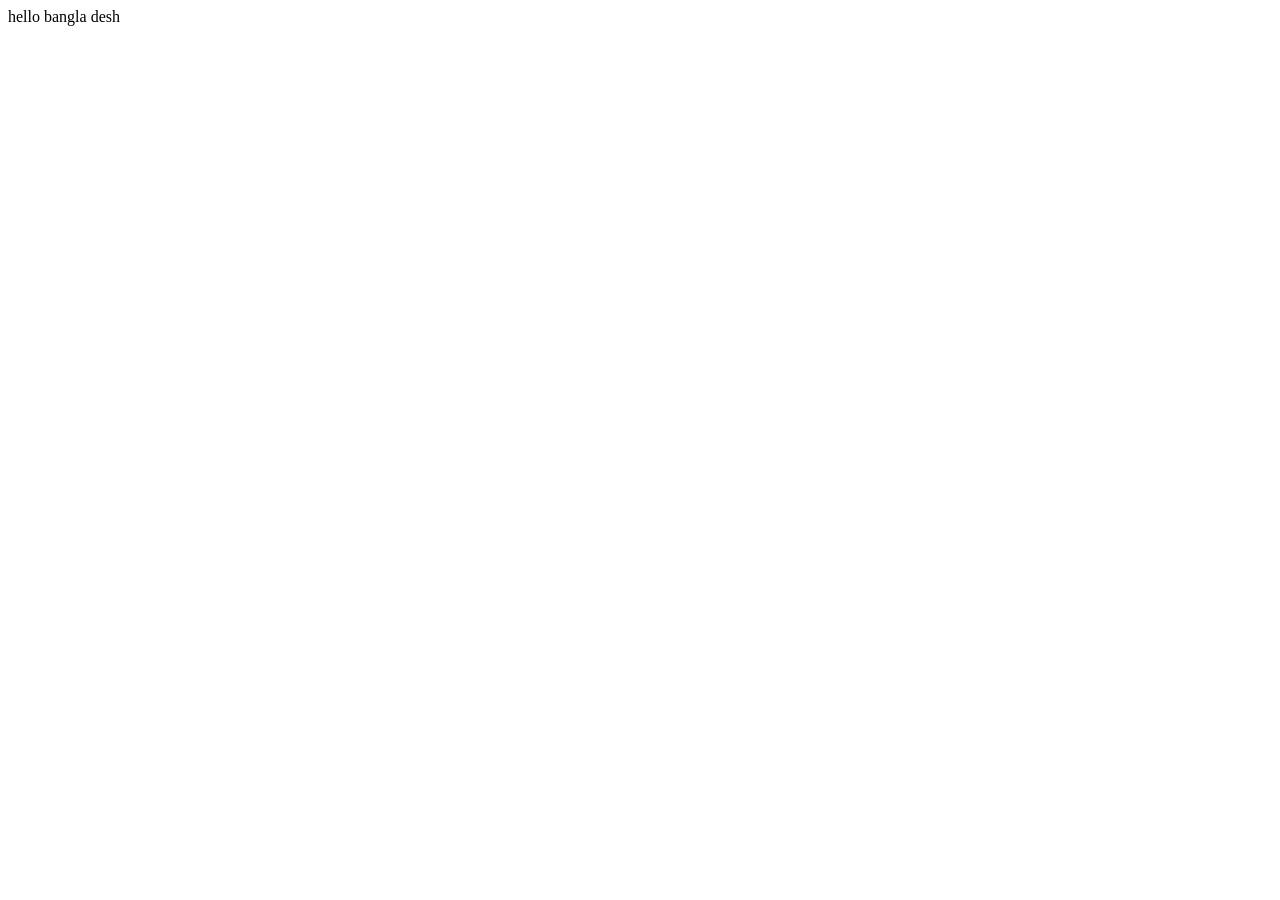
==== index.html @ e33533cb "first commit" ====
<!DOCTYPE html>
<html lang="en">
<head>
   <meta charset="UTF-8">
   <meta name="viewport" content="width=device-width, initial-scale=1.0">
   <title>Document</title>
</head>
<body>
   hello bangla desh
</body>
</html>
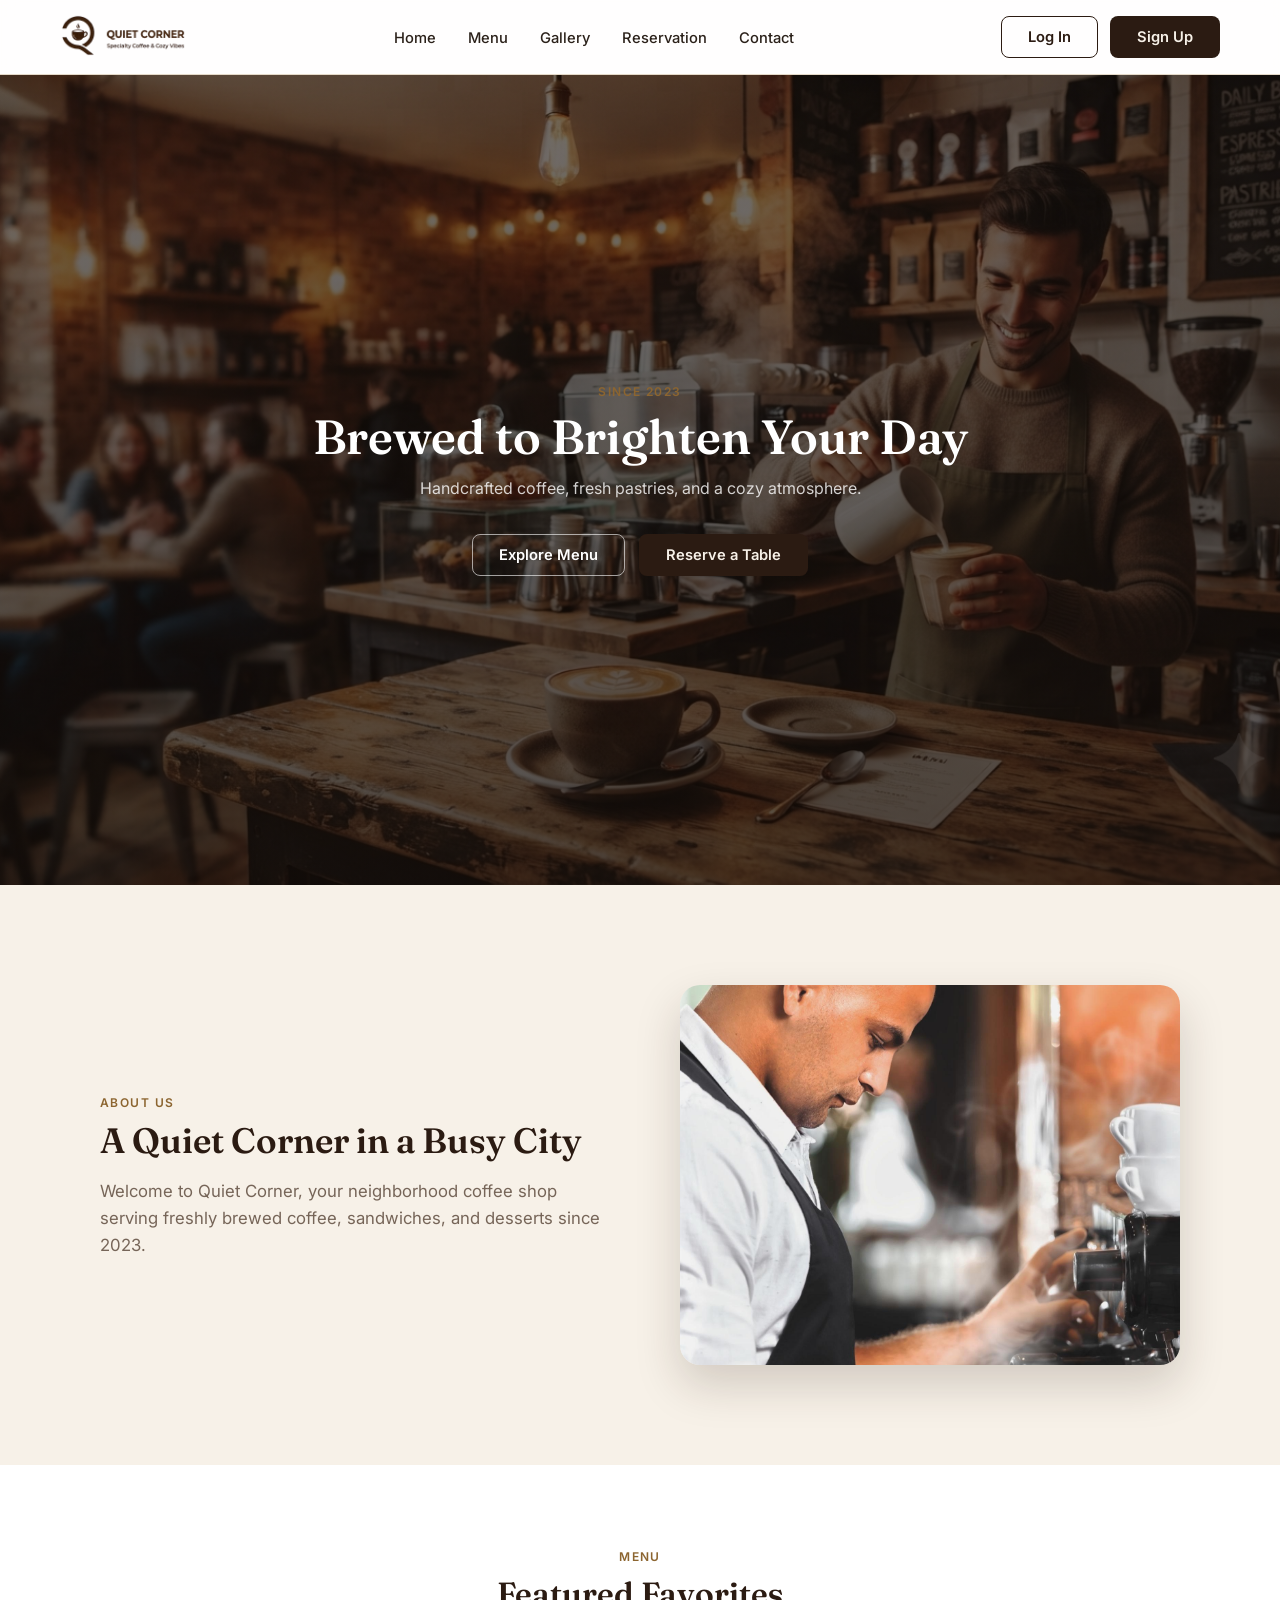
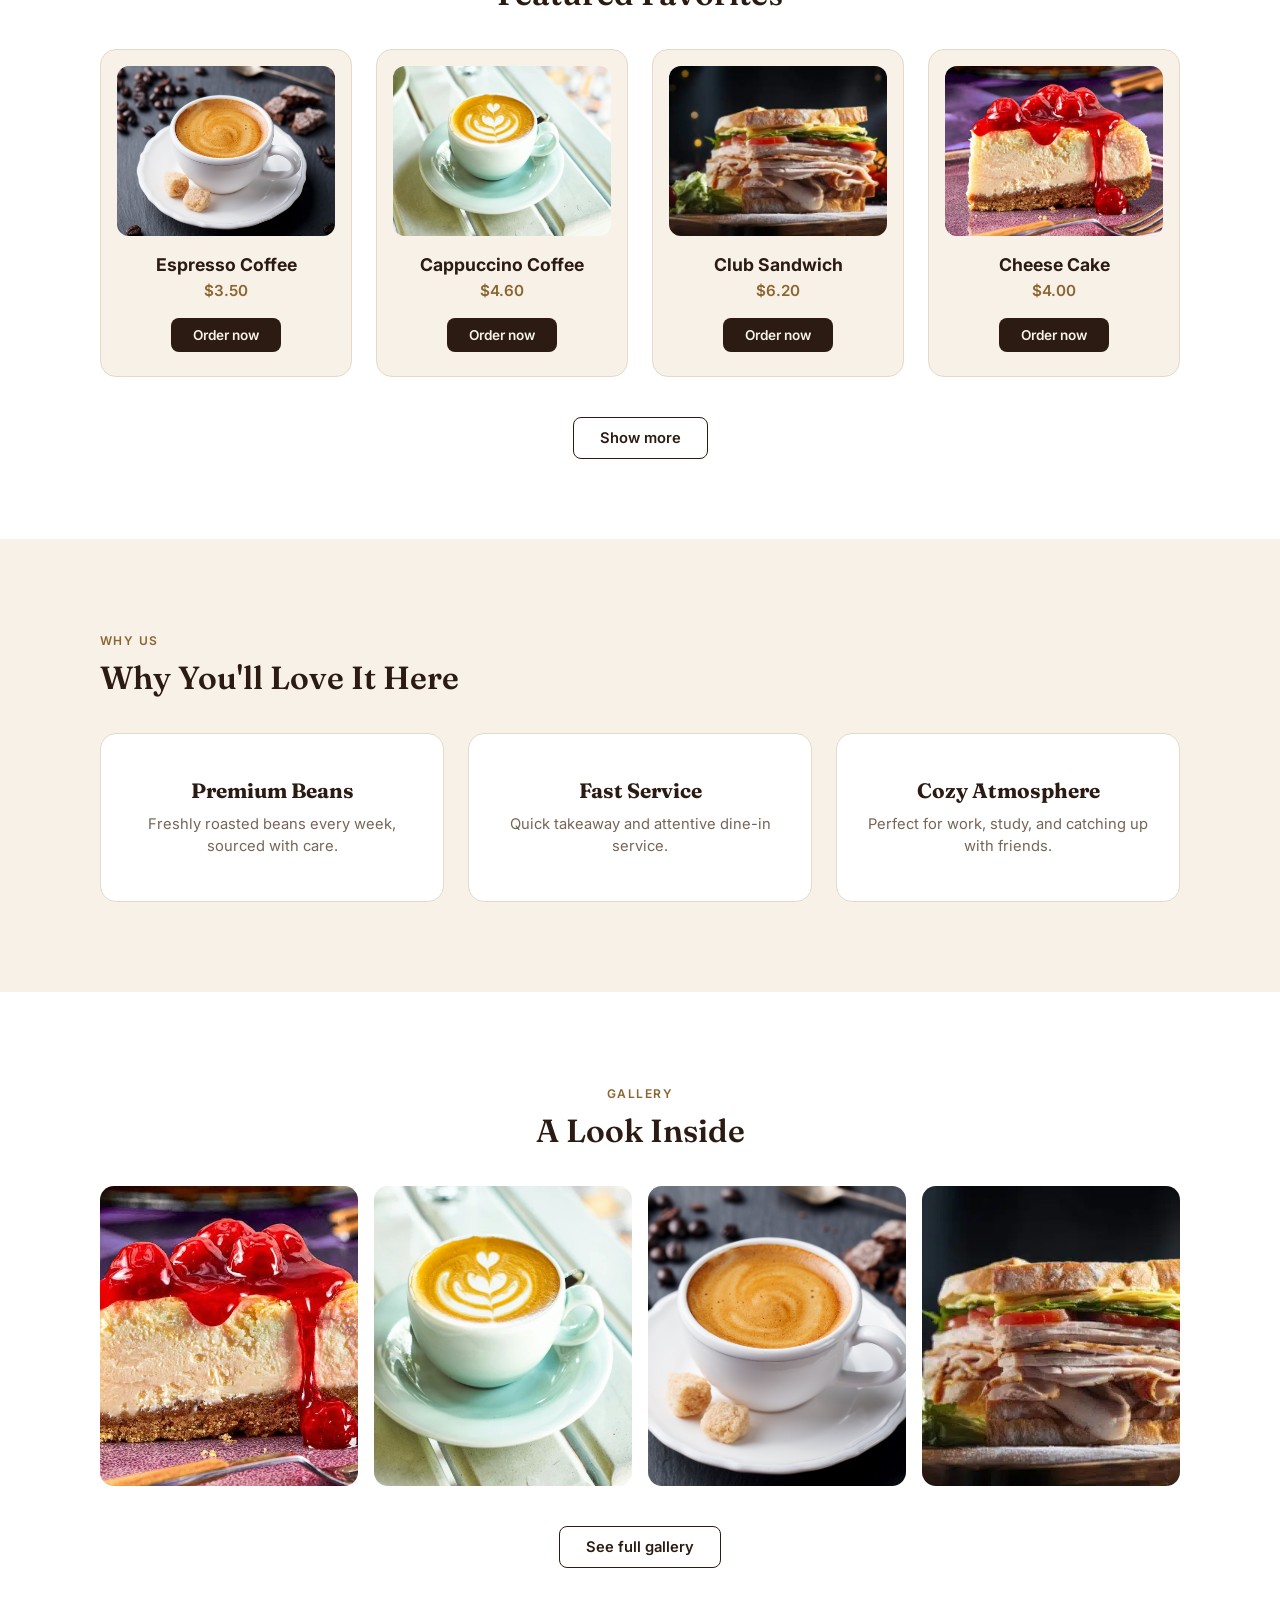
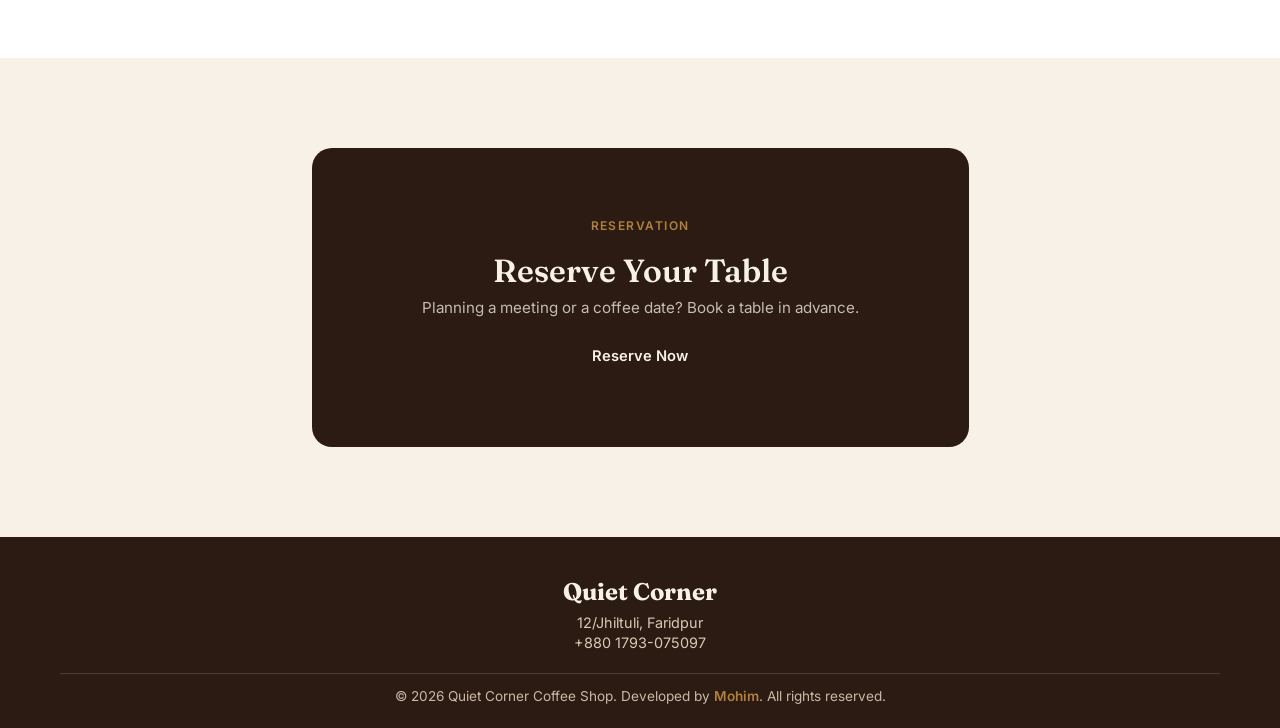
==== commit a1609382: "Complete half of quiet coffee project" ====
--- a/index.html
+++ b/index.html
@@ -1,11 +1,147 @@
 <!DOCTYPE html>
 <html lang="en">
+
 <head>
    <meta charset="UTF-8">
    <meta name="viewport" content="width=device-width, initial-scale=1.0">
-   <title>Document</title>
+   <link rel="shortcut icon" href="images/favicon.png" type="image/x-icon">
+   <title>Home | Quiet Corner Coffee Shop</title>
+   <link rel="preconnect" href="https://fonts.googleapis.com">
+   <link rel="preconnect" href="https://fonts.gstatic.com" crossorigin>
+   <link
+      href="https://fonts.googleapis.com/css2?family=Fraunces:opsz,wght@9..144,500;9..144,600;9..144,700&family=Inter:wght@400;500;600;700&display=swap"
+      rel="stylesheet">
+   <link rel="stylesheet" href="styles/style.css">
 </head>
+
 <body>
-   hello bangla desh
+   <nav>
+      <div class="logo">
+         <img src="images/logoWithText.png" alt="Quiet Corner Coffee Shop">
+      </div>
+      <div class="menu">
+         <ul>
+            <li><a href="#">Home</a></li>
+            <li><a href="#">Menu</a></li>
+            <li><a href="#">Gallery</a></li>
+            <li><a href="./pages/reserve.html">Reservation</a></li>
+            <li><a href="#">Contact</a></li>
+         </ul>
+      </div>
+      <div class="authBtn">
+         <a class="btn btn-outline" href="./pages/login.html">Log In</a>
+         <a class="btn btn-solid" href="./pages/signup.html">Sign Up</a>
+      </div>
+   </nav>
+
+   <header>
+      <section id="hero">
+         <span class="eyebrow">Since 2023</span>
+         <h1>Brewed to Brighten Your Day</h1>
+         <h4>Handcrafted coffee, fresh pastries, and a cozy atmosphere.</h4>
+         <div class="btns">
+            <a class="btn btn-outline-light" href="#featuredMenu">Explore Menu</a>
+            <a class="btn btn-solid" href="./pages/reserve.html">Reserve a Table</a>
+         </div>
+      </section>
+   </header>
+
+   <main>
+      <section id="aboutSection">
+         <div class="text">
+            <span class="eyebrow">About Us</span>
+            <h2>A Quiet Corner in a Busy City</h2>
+            <p>Welcome to Quiet Corner, your neighborhood coffee shop serving freshly brewed coffee, sandwiches, and
+               desserts since 2023.</p>
+         </div>
+         <div class="image">
+            <img src="images/about.jpg" alt="Interior of Quiet Corner coffee shop">
+         </div>
+      </section>
+
+      <section id="featuredMenu">
+         <span class="eyebrow">Menu</span>
+         <h2>Featured Favorites</h2>
+         <div class="menuCards">
+            <div class="menuCard">
+               <img src="images/espresso.jpg" alt="Espresso">
+               <h3>Espresso Coffee</h3>
+               <p>$3.50</p>
+               <a href="#">Order now</a>
+            </div>
+            <div class="menuCard">
+               <img src="images/cappucino.webp" alt="Cappuccino">
+               <h3>Cappuccino Coffee</h3>
+               <p>$4.60</p>
+               <a href="#">Order now</a>
+            </div>
+            <div class="menuCard">
+               <img src="images/clubSandwich.webp" alt="Club Sandwich">
+               <h3>Club Sandwich</h3>
+               <p>$6.20</p>
+               <a href="#">Order now</a>
+            </div>
+            <div class="menuCard">
+               <img src="images/cheeseCake.jpg" alt="Cheese Cake">
+               <h3>Cheese Cake</h3>
+               <p>$4.00</p>
+               <a href="#">Order now</a>
+            </div>
+         </div>
+         <a class="btn btn-outline show" href="#">Show more</a>
+      </section>
+
+      <section id="whyChoose">
+         <span class="eyebrow">Why Us</span>
+         <h2>Why You'll Love It Here</h2>
+         <div class="chooseCards">
+            <div class="chooseCard">
+               <h3>Premium Beans</h3>
+               <p>Freshly roasted beans every week, sourced with care.</p>
+            </div>
+            <div class="chooseCard">
+               <h3>Fast Service</h3>
+               <p>Quick takeaway and attentive dine-in service.</p>
+            </div>
+            <div class="chooseCard">
+               <h3>Cozy Atmosphere</h3>
+               <p>Perfect for work, study, and catching up with friends.</p>
+            </div>
+         </div>
+      </section>
+
+      <section id="galleryPreview">
+         <span class="eyebrow">Gallery</span>
+         <h2>A Look Inside</h2>
+         <div class="galleryCards">
+            <div class="galleryCard"><img src="images/cheeseCake.jpg" alt="Cheese cake slice"></div>
+            <div class="galleryCard"><img src="images/cappucino.webp" alt="Cappuccino with latte art"></div>
+            <div class="galleryCard"><img src="images/espresso.jpg" alt="Fresh espresso shot"></div>
+            <div class="galleryCard"><img src="images/clubSandwich.webp" alt="Club sandwich on a plate"></div>
+         </div>
+         <a class="btn btn-outline show" href="#">See full gallery</a>
+      </section>
+
+      <section id="reserve">
+         <div class="box">
+            <span class="eyebrow">Reservation</span>
+            <h3>Reserve Your Table</h3>
+            <p>Planning a meeting or a coffee date? Book a table in advance.</p>
+            <a class="btn btn-solid" href="./pages/reserve.html">Reserve Now</a>
+         </div>
+      </section>
+   </main>
+
+   <footer>
+      <div class="contact">
+         <h2>Quiet Corner</h2>
+         <h4>12/Jhiltuli, Faridpur</h4>
+         <h4>+880 1793-075097</h4>
+      </div>
+      <hr>
+      <div class="copyright">&copy; 2026 Quiet Corner Coffee Shop. Developed by <span>Mohim</span>. All rights reserved.
+      </div>
+   </footer>
 </body>
+
 </html>
--- a/styles/style.css
+++ b/styles/style.css
@@ -0,0 +1,471 @@
+:root {
+  --espresso: #2B1B12;
+  --coffee: #4A2E1E;
+  --coffee-light: #7A5A42;
+  --cream: #F7F1E8;
+  --card: #FFFFFF;
+  --gold: #B0803F;
+  --gold-dark: #8C6530;
+  --border: #E5DAC9;
+  --text: #2B211A;
+  --text-muted: #766558;
+  --font-display: "Fraunces", "Georgia", serif;
+  --font-body: "Inter", "Segoe UI", sans-serif;
+}
+
+* {
+  margin: 0;
+  padding: 0;
+  box-sizing: border-box;
+  list-style: none;
+  font-family: var(--font-body);
+}
+
+body {
+  background: var(--cream);
+  color: var(--text);
+  max-width: 1440px;
+  margin: 0 auto;
+}
+
+.eyebrow {
+  display: inline-block;
+  font-size: 0.75rem;
+  font-weight: 600;
+  letter-spacing: 0.12em;
+  text-transform: uppercase;
+  color: var(--gold-dark);
+  margin-bottom: 10px;
+}
+
+.btn {
+  display: inline-block;
+  text-decoration: none;
+  padding: 11px 26px;
+  font-weight: 600;
+  font-size: 0.92rem;
+  border-radius: 8px;
+  border: 1px solid transparent;
+  cursor: pointer;
+  transition: background 0.2s ease, color 0.2s ease, box-shadow 0.2s ease, transform 0.15s ease;
+}
+
+.btn-solid {
+  background: var(--espresso);
+  color: var(--cream);
+}
+
+.btn-solid:hover {
+  background: var(--coffee);
+  box-shadow: 0 8px 20px rgba(43, 27, 18, 0.3);
+}
+
+.btn-outline {
+  background: transparent;
+  border: 1px solid var(--espresso);
+  color: var(--espresso);
+}
+
+.btn-outline:hover {
+  background: var(--espresso);
+  color: var(--cream);
+}
+
+.btn-outline-light {
+  background: transparent;
+  border: 1px solid rgba(255, 255, 255, 0.6);
+  color: #fff;
+}
+
+.btn-outline-light:hover {
+  background: #fff;
+  color: var(--espresso);
+}
+
+nav {
+  display: flex;
+  justify-content: space-between;
+  align-items: center;
+  background: rgba(255, 255, 255, 0.92);
+  backdrop-filter: blur(8px);
+  padding: 14px 60px;
+  position: sticky;
+  top: 0;
+  z-index: 1000;
+  border-bottom: 1px solid var(--border);
+}
+
+nav .logo img {
+  height: 42px;
+}
+
+nav .menu ul {
+  display: flex;
+  gap: 32px;
+}
+
+nav .menu ul a {
+  text-decoration: none;
+  color: var(--text);
+  font-size: 0.92rem;
+  font-weight: 500;
+  transition: color 0.2s ease;
+}
+
+nav .menu ul a:hover {
+  color: var(--gold-dark);
+}
+
+.authBtn {
+  display: flex;
+  gap: 12px;
+}
+
+#hero {
+  position: relative;
+  background-image: linear-gradient(rgba(20, 12, 8, 0.6), rgba(20, 12, 8, 0.72)), url("../images/heroBg.png");
+  background-repeat: no-repeat;
+  background-size: cover;
+  background-position: center;
+  min-height: 90vh;
+  display: flex;
+  justify-content: center;
+  flex-direction: column;
+  align-items: center;
+  color: #fff;
+  text-align: center;
+  padding: 0 20%;
+}
+
+#hero h1 {
+  font-family: var(--font-display);
+  font-weight: 600;
+  font-size: 3rem;
+  margin-bottom: 14px;
+  line-height: 1.15;
+}
+
+#hero h4 {
+  font-size: 1rem;
+  font-weight: 400;
+  color: rgba(255, 255, 255, 0.8);
+  margin-bottom: 36px;
+}
+
+#hero .btns {
+  display: flex;
+  gap: 14px;
+}
+
+#aboutSection {
+  display: flex;
+  align-items: center;
+  gap: 80px;
+  padding: 100px 100px;
+}
+
+.text {
+  flex: 1;
+}
+
+.text h2 {
+  font-family: var(--font-display);
+  font-weight: 600;
+  font-size: 2.2rem;
+  color: var(--espresso);
+  margin-bottom: 16px;
+  line-height: 1.2;
+}
+
+.text p {
+  font-size: 1.05rem;
+  font-weight: 400;
+  color: var(--text-muted);
+  line-height: 1.6;
+  max-width: 46ch;
+}
+
+.image {
+  flex: 1;
+  height: 380px;
+  border-radius: 20px;
+  overflow: hidden;
+  box-shadow: 0 20px 45px rgba(43, 27, 18, 0.18);
+}
+
+.image img {
+  width: 100%;
+  height: 100%;
+  object-fit: cover;
+}
+
+#featuredMenu {
+  padding: 80px 100px;
+  background: var(--card);
+  text-align: center;
+}
+
+#featuredMenu h2,
+#whyChoose h2,
+#galleryPreview h2 {
+  font-family: var(--font-display);
+  font-weight: 600;
+  font-size: 2rem;
+  color: var(--espresso);
+  margin-bottom: 36px;
+}
+
+.menuCards {
+  display: grid;
+  grid-template-columns: repeat(4, 1fr);
+  gap: 24px;
+}
+
+.menuCard {
+  background: var(--cream);
+  border: 1px solid var(--border);
+  padding: 16px 16px 24px;
+  border-radius: 16px;
+  text-align: center;
+  transition: transform 0.25s ease, box-shadow 0.25s ease;
+}
+
+.menuCard:hover {
+  transform: translateY(-8px);
+  box-shadow: 0 16px 32px rgba(43, 27, 18, 0.15);
+}
+
+.menuCard img {
+  width: 100%;
+  height: 170px;
+  object-fit: cover;
+  border-radius: 12px;
+  margin-bottom: 14px;
+}
+
+.menuCard h3 {
+  font-size: 1.1rem;
+  color: var(--espresso);
+  margin-bottom: 6px;
+}
+
+.menuCard p {
+  font-size: 0.95rem;
+  color: var(--gold-dark);
+  font-weight: 600;
+  margin-bottom: 18px;
+}
+
+.menuCard a {
+  display: inline-block;
+  background: var(--espresso);
+  color: var(--cream);
+  text-decoration: none;
+  padding: 9px 22px;
+  font-weight: 600;
+  font-size: 0.85rem;
+  border-radius: 8px;
+  transition: background 0.2s ease;
+}
+
+.menuCard a:hover {
+  background: var(--coffee);
+}
+
+.show {
+  width: fit-content;
+  display: block;
+  margin: 40px auto 0;
+}
+
+#whyChoose {
+  padding: 90px 100px;
+}
+
+.chooseCards {
+  display: grid;
+  grid-template-columns: repeat(3, 1fr);
+  gap: 24px;
+}
+
+.chooseCard {
+  background: var(--card);
+  border: 1px solid var(--border);
+  border-radius: 16px;
+  padding: 44px 24px;
+  text-align: center;
+  transition: box-shadow 0.25s ease, transform 0.25s ease;
+}
+
+.chooseCard:hover {
+  transform: translateY(-6px);
+  box-shadow: 0 16px 32px rgba(43, 27, 18, 0.1);
+}
+
+.chooseCard h3 {
+  font-family: var(--font-display);
+  font-size: 1.3rem;
+  color: var(--espresso);
+  margin-bottom: 10px;
+}
+
+.chooseCard p {
+  font-size: 0.92rem;
+  color: var(--text-muted);
+  line-height: 1.5;
+}
+
+#galleryPreview {
+  background: var(--card);
+  padding: 90px 100px;
+  text-align: center;
+}
+
+.galleryCards {
+  display: grid;
+  grid-template-columns: repeat(4, 1fr);
+  gap: 16px;
+}
+
+.galleryCard {
+  border-radius: 14px;
+  overflow: hidden;
+}
+
+.galleryCard img {
+  width: 100%;
+  height: 300px;
+  object-fit: cover;
+  display: block;
+  transition: transform 0.4s ease;
+}
+
+.galleryCard:hover img {
+  transform: scale(1.06);
+}
+
+#reserve {
+  padding: 90px 100px;
+  display: flex;
+  justify-content: center;
+  align-items: center;
+}
+
+.box {
+  display: flex;
+  flex-direction: column;
+  gap: 8px;
+  justify-content: center;
+  align-items: center;
+  background: var(--espresso);
+  border-radius: 20px;
+  padding: 70px 110px;
+  text-align: center;
+}
+
+.box .eyebrow {
+  color: var(--gold);
+}
+
+.box h3 {
+  font-family: var(--font-display);
+  font-size: 2rem;
+  color: var(--cream);
+  font-weight: 600;
+}
+
+.box p {
+  font-size: 0.95rem;
+  color: rgba(247, 241, 232, 0.75);
+  margin-bottom: 10px;
+}
+
+footer {
+  background: var(--espresso);
+  color: var(--cream);
+  padding: 40px 60px 24px;
+  text-align: center;
+}
+
+footer .contact h2 {
+  font-family: var(--font-display);
+  font-size: 1.5rem;
+  margin-bottom: 8px;
+}
+
+footer .contact h4 {
+  font-weight: 400;
+  font-size: 0.9rem;
+  color: #D9C9B8;
+  margin-bottom: 3px;
+}
+
+footer hr {
+  border: none;
+  border-top: 1px solid rgba(255, 255, 255, 0.15);
+  margin: 22px 0 14px;
+}
+
+footer .copyright {
+  font-size: 0.85rem;
+  color: #C9B8A6;
+}
+
+footer .copyright span {
+  color: var(--gold);
+  font-weight: 600;
+}
+
+@media (max-width: 960px) {
+  nav {
+    padding: 14px 24px;
+    flex-wrap: wrap;
+    gap: 12px;
+  }
+
+  nav .menu ul {
+    flex-wrap: wrap;
+    gap: 16px;
+  }
+
+  #hero {
+    padding: 0 8%;
+  }
+
+  #hero h1 {
+    font-size: 2.2rem;
+  }
+
+  #aboutSection {
+    flex-direction: column;
+    padding: 60px 24px;
+    gap: 40px;
+  }
+
+  .image {
+    width: 100%;
+  }
+
+  #featuredMenu,
+  #whyChoose,
+  #galleryPreview,
+  #reserve {
+    padding: 60px 24px;
+  }
+
+  .menuCards {
+    grid-template-columns: repeat(2, 1fr);
+  }
+
+  .chooseCards {
+    grid-template-columns: 1fr;
+  }
+
+  .galleryCards {
+    grid-template-columns: repeat(2, 1fr);
+  }
+
+  .box {
+    padding: 50px 30px;
+  }
+}
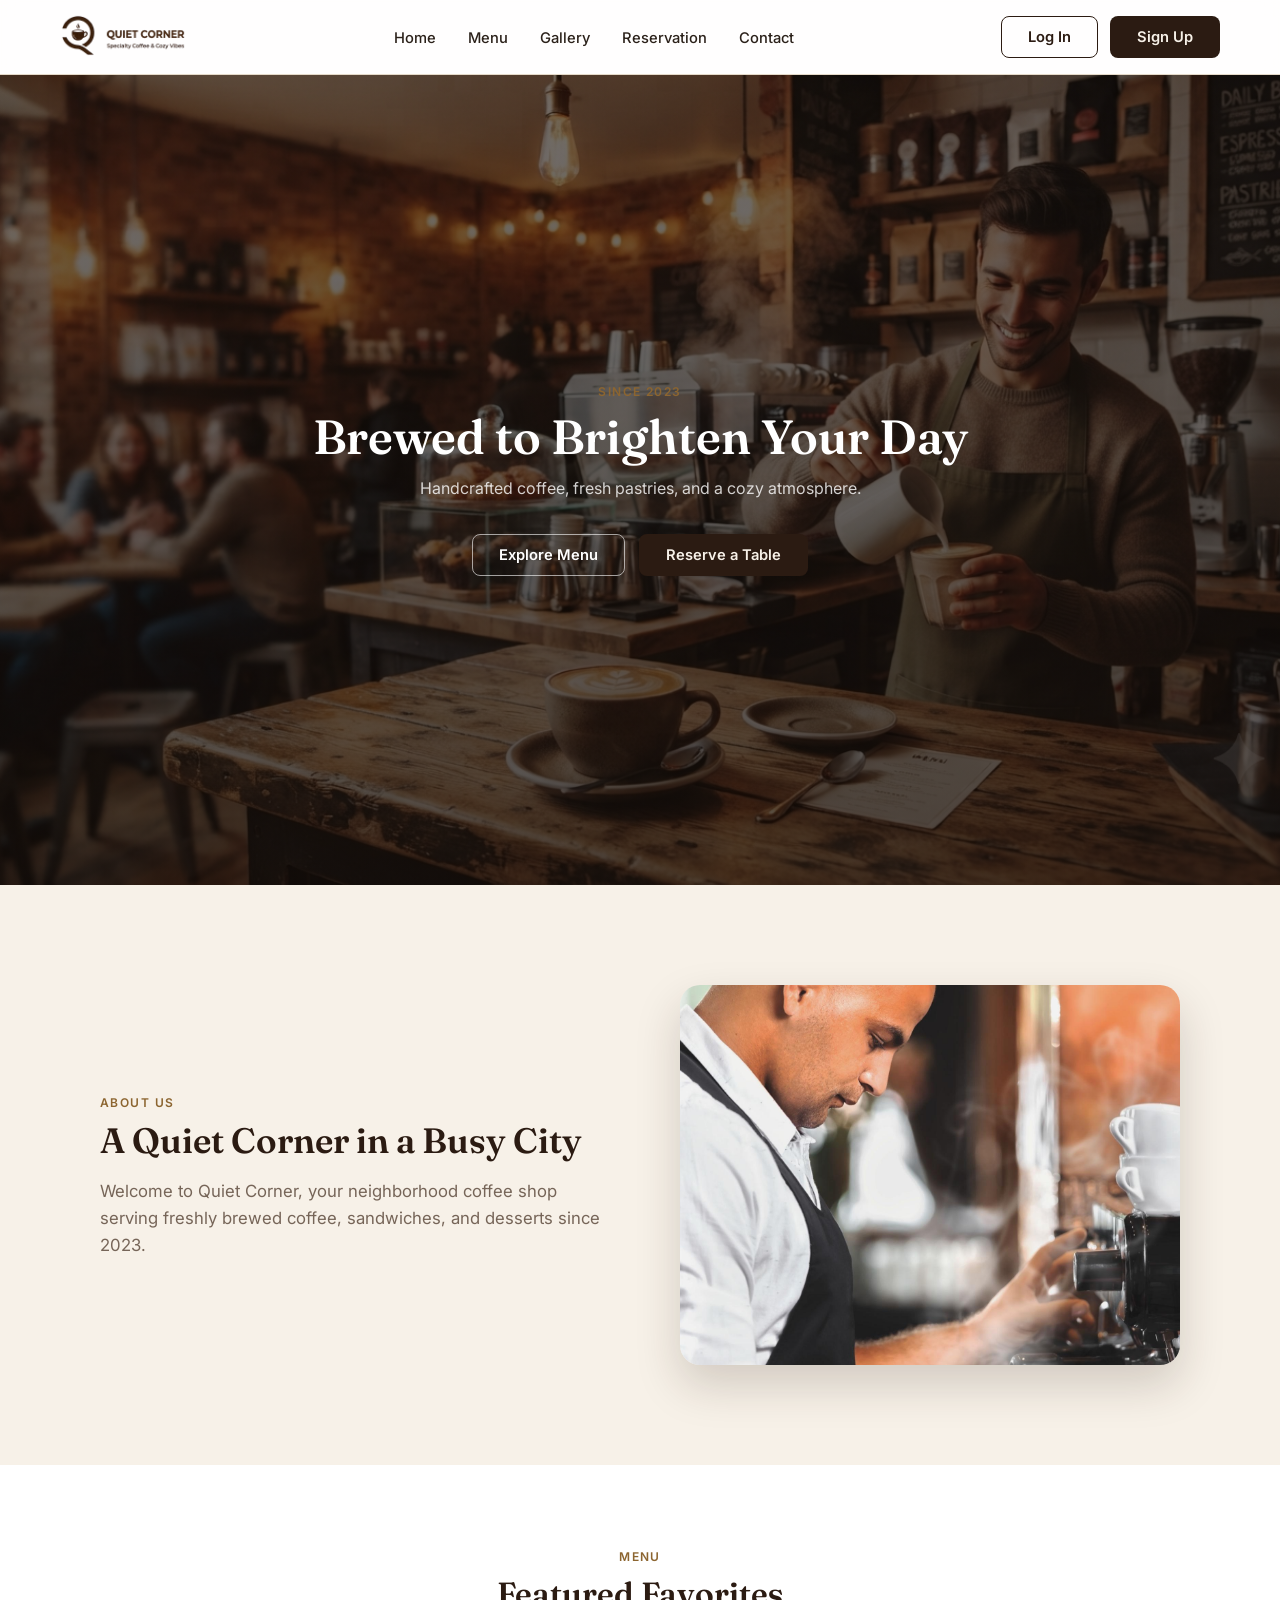
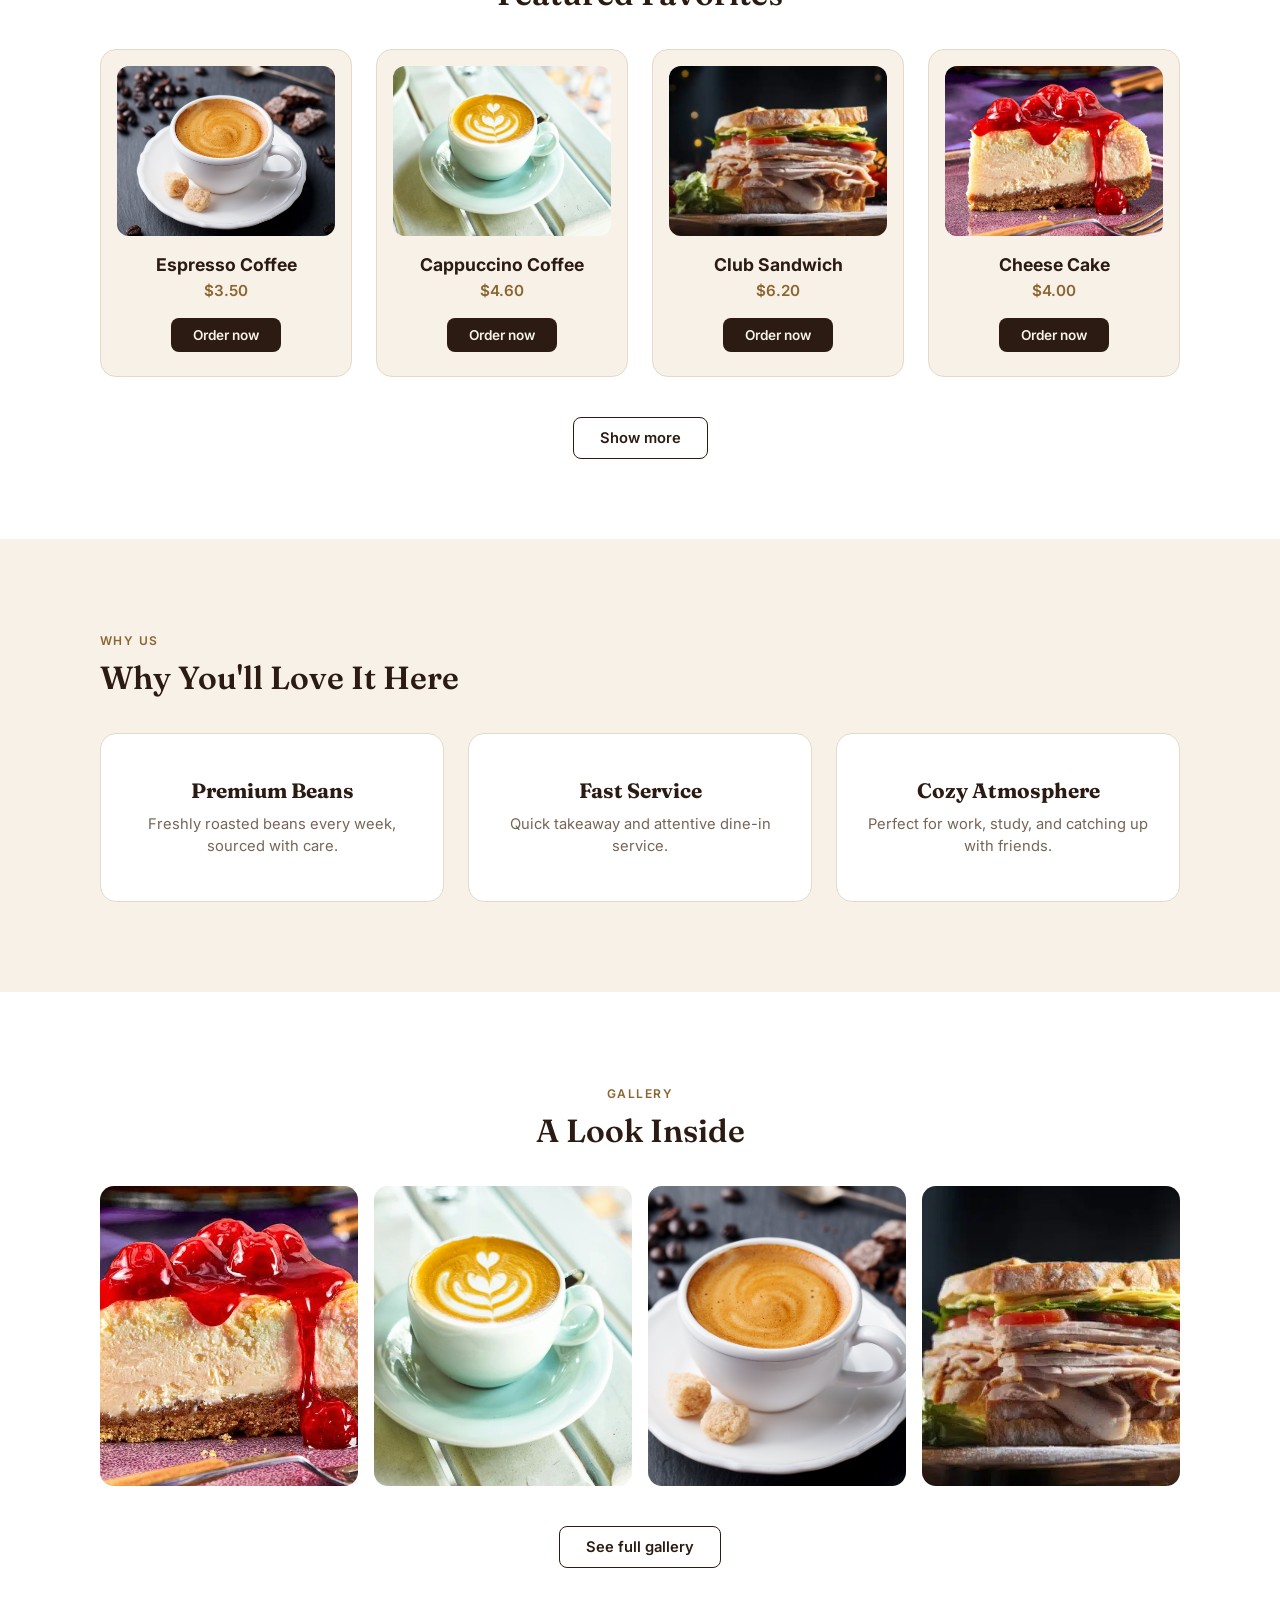
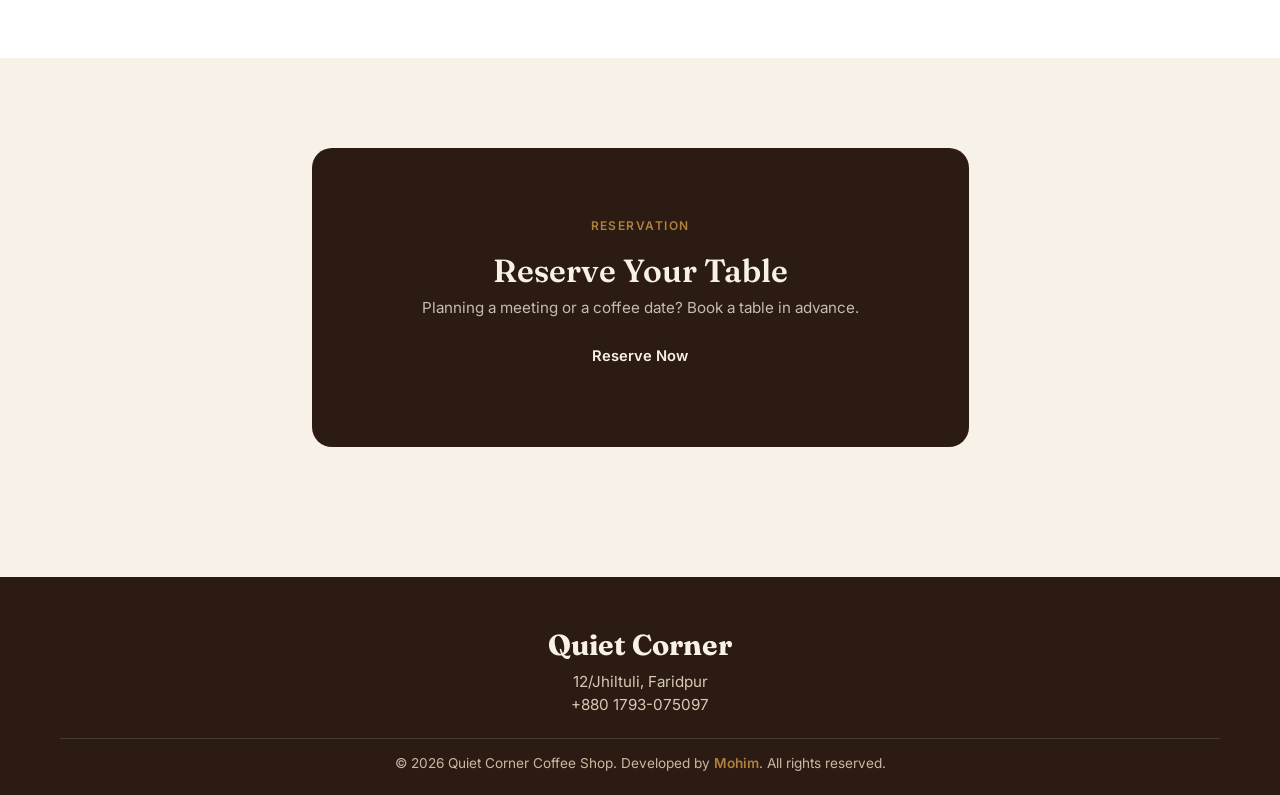
==== commit 420cabb3: "changes in button to a tag and link gallery and reserve page" ====
--- a/index.html
+++ b/index.html
@@ -21,11 +21,11 @@
       </div>
       <div class="menu">
          <ul>
-            <li><a href="#">Home</a></li>
-            <li><a href="#">Menu</a></li>
+            <li><a href="./index.html">Home</a></li>
+            <li><a href="./pages/menu.html">Menu</a></li>
             <li><a href="#">Gallery</a></li>
             <li><a href="./pages/reserve.html">Reservation</a></li>
-            <li><a href="#">Contact</a></li>
+            <li><a href="./pages/contact.html">Contact</a></li>
          </ul>
       </div>
       <div class="authBtn">
@@ -88,7 +88,7 @@
                <a href="#">Order now</a>
             </div>
          </div>
-         <a class="btn btn-outline show" href="#">Show more</a>
+         <a class="btn btn-outline show" href="./pages/menu.html">Show more</a>
       </section>
 
       <section id="whyChoose">
@@ -119,7 +119,7 @@
             <div class="galleryCard"><img src="images/espresso.jpg" alt="Fresh espresso shot"></div>
             <div class="galleryCard"><img src="images/clubSandwich.webp" alt="Club sandwich on a plate"></div>
          </div>
-         <a class="btn btn-outline show" href="#">See full gallery</a>
+         <a class="btn btn-outline show" href="./pages/gallery.html">See full gallery</a>
       </section>
 
       <section id="reserve">
--- a/styles/style.css
+++ b/styles/style.css
@@ -380,35 +380,43 @@
   margin-bottom: 10px;
 }
 
+/* Footer */
+
 footer {
-  background: var(--espresso);
-  color: var(--cream);
-  padding: 40px 60px 24px;
+  background-color: var(--espresso);
+  color: var(--cream);
+  padding: 50px 60px 24px;
+  margin-top: 40px;
+}
+
+footer .contact {
   text-align: center;
 }
 
 footer .contact h2 {
   font-family: var(--font-display);
-  font-size: 1.5rem;
-  margin-bottom: 8px;
+  font-size: 1.8rem;
+  margin-bottom: 10px;
+  color: var(--cream);
 }
 
 footer .contact h4 {
   font-weight: 400;
-  font-size: 0.9rem;
-  color: #D9C9B8;
-  margin-bottom: 3px;
+  font-size: 0.95rem;
+  color: #d8c9b6;
+  margin-top: 4px;
 }
 
 footer hr {
   border: none;
-  border-top: 1px solid rgba(255, 255, 255, 0.15);
-  margin: 22px 0 14px;
+  border-top: 1px solid rgba(247, 241, 232, 0.15);
+  margin: 24px 0 16px;
 }
 
 footer .copyright {
+  text-align: center;
   font-size: 0.85rem;
-  color: #C9B8A6;
+  color: #c9b8a3;
 }
 
 footer .copyright span {
